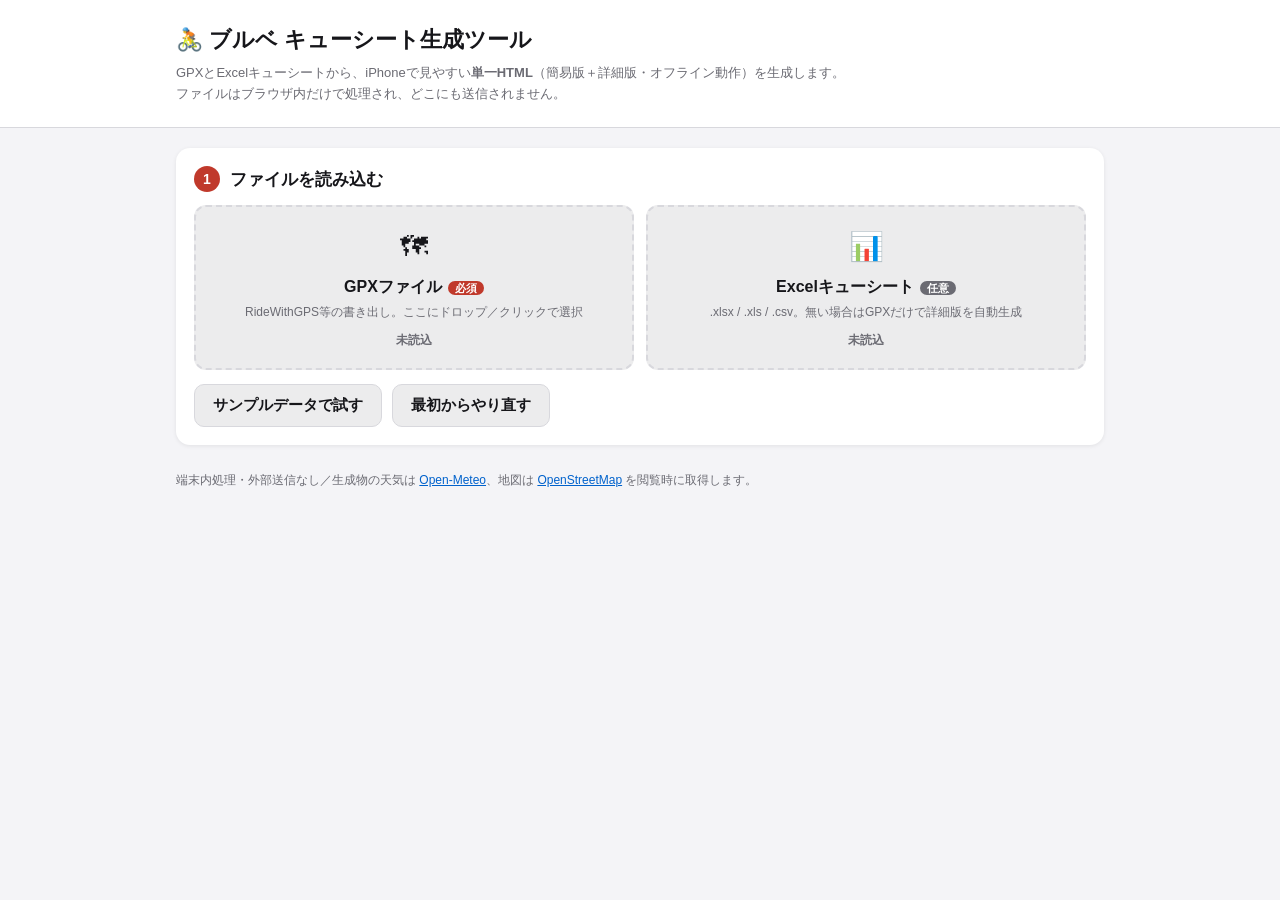
==== app/index.html @ 3cf65761 "紹介ページを追加し、ツール本体を app/ へ移動 GitHub Pages のトップを紹介ページにするため、アプリ一式（index.html・assets・ js・vendor・samples）を " ====
<!DOCTYPE html>
<html lang="ja">
<head>
<meta charset="UTF-8">
<meta name="viewport" content="width=device-width, initial-scale=1.0">
<title>ブルベ キューシート生成ツール</title>
<link rel="stylesheet" href="assets/app.css">
</head>
<body>
<header class="app-header">
  <div class="wrap">
    <h1>🚴 ブルベ キューシート生成ツール</h1>
    <p class="lead">GPXとExcelキューシートから、iPhoneで見やすい<strong>単一HTML</strong>（簡易版＋詳細版・オフライン動作）を生成します。<br>
      ファイルはブラウザ内だけで処理され、どこにも送信されません。</p>
  </div>
</header>

<main class="wrap">

  <!-- ========== STEP 1 ========== -->
  <section class="step" id="step1">
    <h2><span class="num">1</span> ファイルを読み込む</h2>
    <div class="drop-grid">
      <label class="drop" id="drop-gpx">
        <input type="file" id="file-gpx" accept=".gpx,application/gpx+xml,text/xml" hidden>
        <div class="drop-icon">🗺</div>
        <div class="drop-title">GPXファイル<span class="req">必須</span></div>
        <div class="drop-hint">RideWithGPS等の書き出し。ここにドロップ／クリックで選択</div>
        <div class="drop-status" id="status-gpx">未読込</div>
      </label>
      <label class="drop" id="drop-xlsx">
        <input type="file" id="file-xlsx" accept=".xlsx,.xls,.xlsm,.csv" hidden>
        <div class="drop-icon">📊</div>
        <div class="drop-title">Excelキューシート<span class="opt">任意</span></div>
        <div class="drop-hint">.xlsx / .xls / .csv。無い場合はGPXだけで詳細版を自動生成</div>
        <div class="drop-status" id="status-xlsx">未読込</div>
      </label>
    </div>
    <div class="row-actions">
      <button class="btn ghost" id="btn-sample">サンプルデータで試す</button>
      <button class="btn ghost" id="btn-reset">最初からやり直す</button>
    </div>
    <div id="gpx-summary" class="summary hidden"></div>
  </section>

  <!-- ========== STEP 2 ========== -->
  <section class="step hidden" id="step2">
    <h2><span class="num">2</span> シートと列の対応を確認する</h2>
    <p class="note">主催者ごとに書式が違うため、自動推定した対応付けを念のため確認してください。</p>
    <div id="sheets"></div>
  </section>

  <!-- ========== STEP 3 ========== -->
  <section class="step hidden" id="step3">
    <h2><span class="num">3</span> 大会情報・生成オプション</h2>
    <div class="form-grid">
      <label>大会名（出力HTMLのタイトル）
        <input type="text" id="opt-title" placeholder="2026BRM912北海道300km函館">
      </label>
      <label>出走日
        <input type="date" id="opt-date">
      </label>
      <label>出走時刻
        <input type="time" id="opt-time" value="07:00">
      </label>
      <label>既定の想定巡航速度（km/h）
        <input type="number" id="opt-speed" value="18" min="10" max="30" step="1">
      </label>
      <label>総距離の上書き（km・空欄でExcel/GPX優先）
        <input type="number" id="opt-total" step="0.1" placeholder="自動">
      </label>
      <label>制限時間（時間・任意／Excelに時刻が無いとき使用）
        <input type="number" id="opt-limit" step="0.5" min="1" max="120" placeholder="200km=13.5 / 300km=20">
      </label>
      <label class="check-label">
        <input type="checkbox" id="opt-acp" checked>
        Open/Closeが無い地点はACP基準（上限34/32/30/28・下限15km/h）で補完する
      </label>
      <label class="check-label">
        <input type="checkbox" id="opt-snap" checked>
        GPXのウェイポイント名がCP名と一致したら、その座標を優先する
      </label>
      <label class="check-label">
        <input type="checkbox" id="opt-autoturns" checked>
        Excelに曲がり角が無い場合、GPXの方位変化から自動抽出する
      </label>
      <label>自動抽出の角度しきい値（度）
        <input type="number" id="opt-angle" value="50" min="20" max="120" step="5">
      </label>
      <label class="check-label">
        <input type="checkbox" id="opt-embed-wx" checked>
        天気予報を埋め込む（生成時点の予報。オフラインでも表示できる）
      </label>
      <label>地図画像の埋め込み（地理院タイル）
        <select id="opt-embed-map">
          <option value="cp">CPのみ（軽い・1MB前後）</option>
          <option value="all">全地点（曲がり角にも地図。数MBになります）</option>
          <option value="none">埋め込まない（ルート略図のみ）</option>
        </select>
      </label>
      <label>地図の詳しさ
        <select id="opt-embed-zoom">
          <option value="17">拡大（z17・交差点の形まで）</option>
          <option value="16" selected>標準（z16）</option>
          <option value="15">広め（z15・タイル共有が増え軽い）</option>
        </select>
      </label>
    </div>
    <p class="note" id="autoturn-note">※自動抽出は「進路とアイコンのみ」の簡易な詳細版になります（道路名・ランドマークはExcelの記述が必要です）。</p>
    <p class="note">※iPhoneのChrome／Edgeで端末内のファイルを開くと外部通信ができません。天気・地図を埋め込んでおくと、その状態でも表示できます（開催16日前から埋め込み可）。<br>
    ※GPXから起こした「ルート略図」（曲がり角の形・進む向き・縮尺）は全地点に必ず入ります（数十KB）。地図画像を入れない地点でも、これで進路は判断できます。</p>
    <div class="row-actions">
      <button class="btn primary" id="btn-generate">キューシートを生成する</button>
    </div>
    <div id="gen-progress" class="progress hidden"></div>
    <div id="gen-error" class="error hidden"></div>
  </section>

  <!-- ========== STEP 4 ========== -->
  <section class="step hidden" id="step4">
    <h2><span class="num">4</span> プレビューとダウンロード</h2>
    <div class="row-actions">
      <button class="btn primary" id="btn-download">⬇ HTMLをダウンロード</button>
      <button class="btn ghost" id="btn-open">別タブで開く</button>
      <span class="filesize" id="filesize"></span>
    </div>
    <div class="note hidden" id="size-warn">⚠️ ファイルが大きめです。iPhoneでの読み込みに時間がかかる場合は、地図の埋め込みを「CPのみ」にすると小さくできます。
    </div>
    <div class="preview-frame"><iframe id="preview" title="プレビュー"></iframe></div>
    <details class="report" id="report-box">
      <summary>座標マッチング結果（精度確認用）</summary>
      <div id="report"></div>
    </details>
  </section>
</main>

<footer class="app-footer wrap">
  <p>端末内処理・外部送信なし／生成物の天気は <a href="https://open-meteo.com/" target="_blank" rel="noopener">Open-Meteo</a>、地図は <a href="https://www.openstreetmap.org/copyright" target="_blank" rel="noopener">OpenStreetMap</a> を閲覧時に取得します。</p>
</footer>

<script src="vendor/xlsx.full.min.js"></script>
<script src="js/util.js"></script>
<script src="js/gpx.js"></script>
<script src="js/turns.js"></script>
<script src="js/xlsx-import.js"></script>
<script src="js/match.js"></script>
<script src="js/offline.js"></script>
<script src="js/template.js"></script>
<script src="js/app.js"></script>
</body>
</html>
---- app/assets/app.css ----
/* 生成ツール本体のスタイル（ライト/ダーク両対応） */
* { box-sizing:border-box; margin:0; padding:0; }
:root {
  --bg:#f4f4f7; --card:#fff; --card-alt:#ececed; --border:#d8d8dd;
  --text:#16161a; --sub:#6b6b73; --accent:#c0392b; --accent-2:#0062cc;
  --ok:#1a7a3a; --warn:#96700a; --shadow:rgba(0,0,0,.08);
}
@media (prefers-color-scheme: dark) {
  :root {
    --bg:#000; --card:#1c1c1e; --card-alt:#2c2c2e; --border:#48484a;
    --text:#fff; --sub:#aeaeb2; --accent:#ff6961; --accent-2:#6ab7ff;
    --ok:#4cd971; --warn:#ffcf4d; --shadow:rgba(0,0,0,.6);
  }
}
body { font-family:-apple-system,'Hiragino Sans','Yu Gothic',sans-serif; background:var(--bg); color:var(--text); line-height:1.6; }
.wrap { max-width:960px; margin:0 auto; padding:0 16px; }
.app-header { background:var(--card); border-bottom:1px solid var(--border); padding:22px 0; margin-bottom:20px; }
.app-header h1 { font-size:22px; }
.lead { font-size:13px; color:var(--sub); margin-top:6px; }
.step { background:var(--card); border-radius:14px; padding:18px; margin-bottom:16px; box-shadow:0 1px 4px var(--shadow); }
.step h2 { font-size:17px; display:flex; align-items:center; gap:10px; margin-bottom:12px; }
.step h2 .num { width:26px; height:26px; border-radius:50%; background:var(--accent); color:#fff; font-size:14px; display:flex; align-items:center; justify-content:center; flex-shrink:0; }
.hidden { display:none !important; }
.note { font-size:12px; color:var(--sub); margin-bottom:10px; }

.drop-grid { display:grid; grid-template-columns:1fr 1fr; gap:12px; }
@media (max-width:640px) { .drop-grid { grid-template-columns:1fr; } }
.drop { display:block; border:2px dashed var(--border); border-radius:12px; padding:18px; text-align:center; cursor:pointer; transition:.15s; background:var(--card-alt); }
.drop:hover, .drop.over { border-color:var(--accent); background:var(--card); }
.drop.loaded { border-style:solid; border-color:var(--ok); }
.drop-icon { font-size:28px; }
.drop-title { font-weight:700; margin-top:4px; }
.drop-title .req { font-size:11px; background:var(--accent); color:#fff; border-radius:10px; padding:1px 7px; margin-left:6px; }
.drop-title .opt { font-size:11px; background:var(--sub); color:#fff; border-radius:10px; padding:1px 7px; margin-left:6px; }
.drop-hint { font-size:12px; color:var(--sub); margin-top:4px; }
.drop-status { font-size:12px; margin-top:8px; font-weight:700; color:var(--sub); }
.drop.loaded .drop-status { color:var(--ok); }

.row-actions { display:flex; gap:10px; align-items:center; flex-wrap:wrap; margin-top:14px; }
.btn { border:none; border-radius:10px; padding:11px 18px; font-size:15px; font-weight:700; cursor:pointer; font-family:inherit; }
.btn.primary { background:var(--accent); color:#fff; }
.btn.ghost { background:var(--card-alt); color:var(--text); border:1px solid var(--border); }
.btn:active { opacity:.75; }
.btn:disabled { opacity:.4; cursor:not-allowed; }
.filesize { font-size:12px; color:var(--sub); }

.summary { margin-top:14px; background:var(--card-alt); border-radius:10px; padding:12px 14px; font-size:13px; }
.summary dl { display:grid; grid-template-columns:auto 1fr; gap:2px 14px; }
.summary dt { color:var(--sub); }
.summary dd { font-weight:700; }

.sheet { border:1px solid var(--border); border-radius:12px; padding:14px; margin-bottom:12px; }
.sheet-head { display:flex; align-items:center; gap:10px; flex-wrap:wrap; justify-content:space-between; }
.sheet-name { font-weight:700; font-size:15px; }
.sheet-role { display:flex; gap:6px; align-items:center; font-size:13px; }
select, input[type=text], input[type=number], input[type=date], input[type=time] {
  font-family:inherit; font-size:14px; padding:7px 8px; border-radius:8px;
  border:1px solid var(--border); background:var(--card-alt); color:var(--text);
}
.map-grid { display:grid; grid-template-columns:repeat(auto-fill,minmax(180px,1fr)); gap:8px; margin-top:12px; }
.map-grid label { font-size:12px; color:var(--sub); display:flex; flex-direction:column; gap:3px; }
.map-grid select { width:100%; }
.tablewrap { overflow-x:auto; margin-top:10px; border:1px solid var(--border); border-radius:8px; }
table.preview { border-collapse:collapse; font-size:12px; white-space:nowrap; }
table.preview th, table.preview td { border:1px solid var(--border); padding:4px 8px; text-align:left; max-width:220px; overflow:hidden; text-overflow:ellipsis; }
table.preview thead th { background:var(--card-alt); position:sticky; top:0; }
table.preview tr.headerrow td { background:rgba(192,57,43,.12); font-weight:700; }
table.preview td.mapped { background:rgba(0,98,204,.10); }

.form-grid { display:grid; grid-template-columns:repeat(auto-fill,minmax(240px,1fr)); gap:12px; }
.form-grid label { display:flex; flex-direction:column; gap:4px; font-size:13px; color:var(--sub); }
.form-grid .check-label { flex-direction:row; align-items:center; gap:8px; color:var(--text); }
.progress { margin-top:12px; background:var(--card-alt); border-radius:8px; padding:10px 12px; font-size:13px; font-weight:600; }
.error.warn { background:rgba(150,112,10,.15); border-left-color:var(--warn); }
.error { margin-top:12px; background:rgba(192,57,43,.12); border-left:4px solid var(--accent); border-radius:8px; padding:10px 12px; font-size:13px; white-space:pre-wrap; }

.preview-frame { margin-top:12px; border:1px solid var(--border); border-radius:12px; overflow:hidden; height:640px; background:#fff; }
.preview-frame iframe { width:100%; height:100%; border:none; }
.report { margin-top:14px; font-size:13px; }
.report summary { cursor:pointer; font-weight:700; }
.report table { border-collapse:collapse; font-size:12px; margin-top:8px; width:100%; }
.report th, .report td { border:1px solid var(--border); padding:4px 8px; text-align:left; }
.report th { background:var(--card-alt); }
.app-footer { font-size:12px; color:var(--sub); padding:10px 16px 40px; }
a { color:var(--accent-2); }
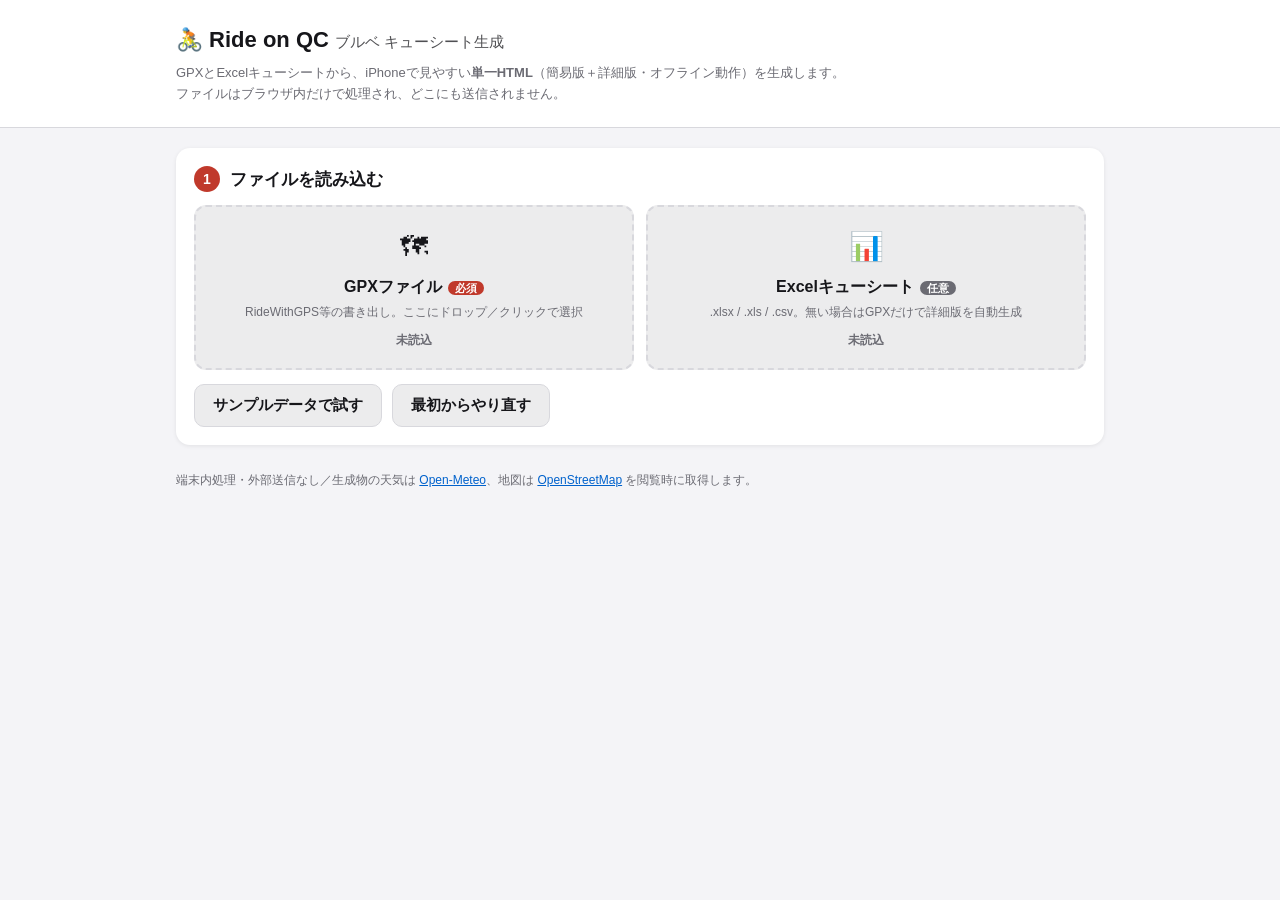
==== commit 79c92315: "Ride on QC に改名し、紹介ページを曲がり角の地図と風向き中心に作り直す - ヒーローのモックを実物の詳細版カード（矢印・距離・天気カード・地理院タイル風の地図）に差し替え - 「地図と風」の" ====
--- a/app/index.html
+++ b/app/index.html
@@ -3,13 +3,14 @@
 <head>
 <meta charset="UTF-8">
 <meta name="viewport" content="width=device-width, initial-scale=1.0">
-<title>ブルベ キューシート生成ツール</title>
+<title>Ride on QC － ブルベ キューシート生成</title>
+<link rel="icon" href="../assets/favicon.ico">
 <link rel="stylesheet" href="assets/app.css">
 </head>
 <body>
 <header class="app-header">
   <div class="wrap">
-    <h1>🚴 ブルベ キューシート生成ツール</h1>
+    <h1>🚴 Ride on QC <small style="font-size:.7em;font-weight:500;opacity:.75">ブルベ キューシート生成</small></h1>
     <p class="lead">GPXとExcelキューシートから、iPhoneで見やすい<strong>単一HTML</strong>（簡易版＋詳細版・オフライン動作）を生成します。<br>
       ファイルはブラウザ内だけで処理され、どこにも送信されません。</p>
   </div>
